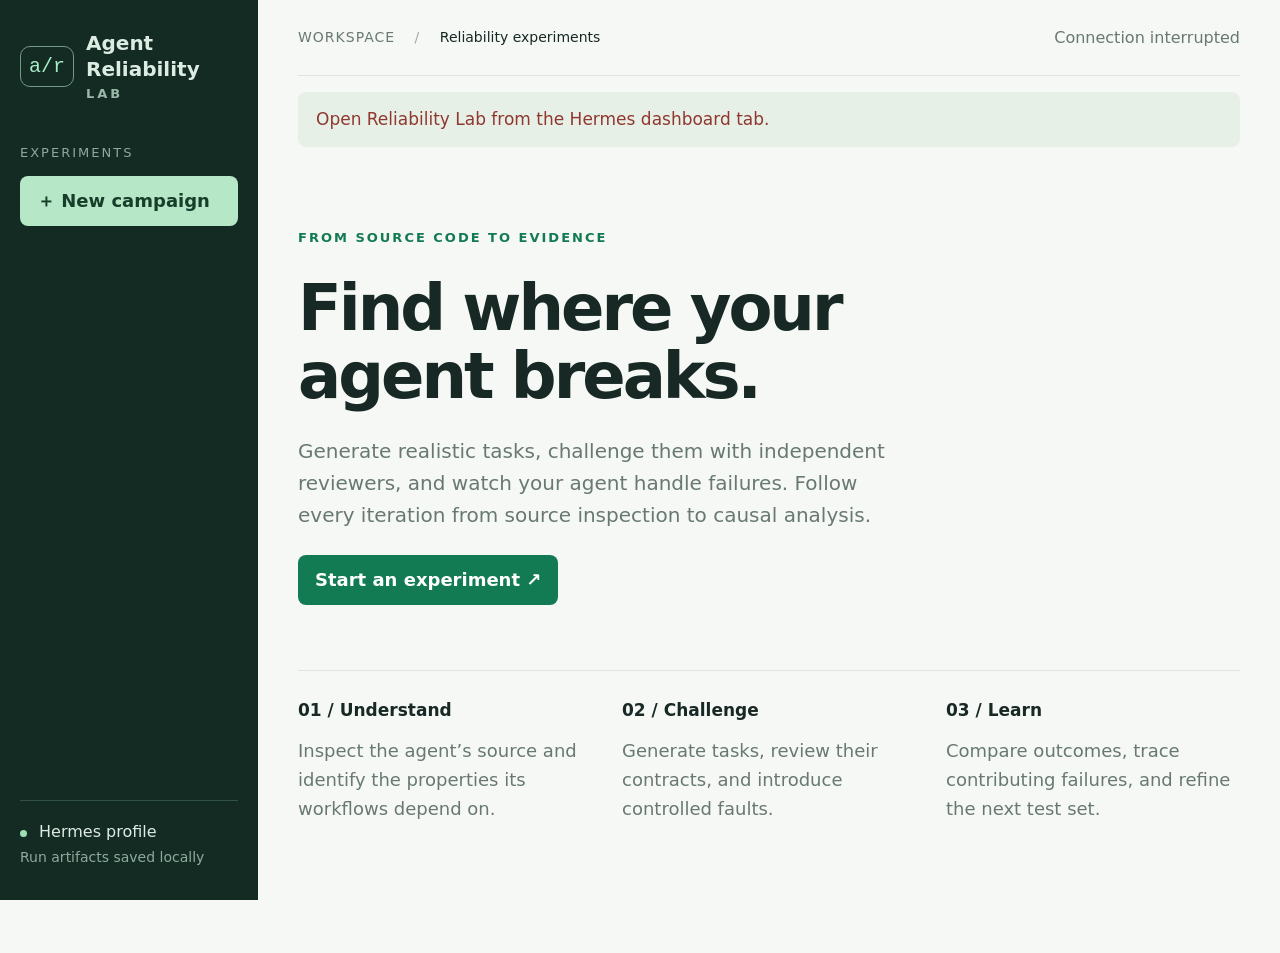
==== dashboard/workbench/index.html @ 559007d4 "Package reliability orchestration and dashboards as a Hermes plugin" ====
<!doctype html>
<html lang="en">
<head>
  <meta charset="utf-8">
  <meta name="viewport" content="width=device-width, initial-scale=1">
  <title>Hermes Reliability Lab</title>
  <link rel="stylesheet" href="style.css">
  <script src="app.js" defer></script>
</head>
<body>
  <aside class="sidebar">
    <a class="brand" href="index.html" aria-label="Hermes Reliability Lab home"><span class="brand-icon">a/r</span><span>Agent Reliability<span class="brand-sub">LAB</span></span></a>
    <div class="side-label">EXPERIMENTS</div>
    <button class="primary" id="new-campaign">＋ New campaign</button>
    <div id="campaign-list" class="campaign-list"></div>
    <div class="side-footer"><span class="live-dot"></span> Hermes profile<br><span>Run artifacts saved locally</span></div>
  </aside>
  <main>
    <header class="topbar"><span>WORKSPACE <span class="slash">/</span> <strong>Reliability experiments</strong></span><span id="connection" role="status">Connecting…</span></header>
    <div id="banner" role="status" hidden></div>
    <section id="job-panel" class="panel" hidden><div class="panel-heading"><h2>Recent launches</h2><span class="muted">Saved across browser sessions</span></div><div id="jobs"></div></section>
    <section id="welcome" class="welcome">
      <span class="eyebrow">FROM SOURCE CODE TO EVIDENCE</span>
      <h1>Find where your<br>agent breaks.</h1>
      <p>Generate realistic tasks, challenge them with independent reviewers, and watch your agent handle failures. Follow every iteration from source inspection to causal analysis.</p>
      <button class="primary" id="welcome-start">Start an experiment ↗</button>
      <div class="intro-grid"><article><b>01 / Understand</b><p>Inspect the agent’s source and identify the properties its workflows depend on.</p></article><article><b>02 / Challenge</b><p>Generate tasks, review their contracts, and introduce controlled faults.</p></article><article><b>03 / Learn</b><p>Compare outcomes, trace contributing failures, and refine the next test set.</p></article></div>
    </section>
    <section id="campaign" hidden>
      <div class="campaign-header"><div><span class="eyebrow" id="campaign-repository"></span><h1 id="campaign-title"></h1><p id="campaign-models"></p></div><button id="stop" class="secondary danger">Stop at next boundary</button></div>
      <div id="phase-strip" class="phase-strip"></div>
      <div id="stats" class="stats"></div>
      <div class="content-grid">
        <section class="panel activity-panel"><div class="panel-heading"><h2>Live activity</h2><span id="activity-status" class="badge"></span></div><p id="phase-description" class="muted"></p><div id="activity" class="activity"></div></section>
        <section class="panel"><div class="panel-heading"><h2>Iteration history</h2><span class="muted">Independent evaluator runs</span></div><div id="iterations"></div></section>
      </div>
      <section class="section"><div class="panel-heading"><h2>Scenario sources</h2><span id="dataset-status" class="badge"></span></div><div id="dataset-sources" class="test-grid"></div></section>
      <section class="section"><div class="panel-heading"><div><span class="eyebrow">THE ACTIVE TEST SET</span><h2>Generated scenarios</h2></div><span id="test-count" class="badge"></span></div><div id="test-grid" class="test-grid"></div></section>
      <section class="section"><div class="panel-heading"><h2>Review &amp; findings</h2><select id="round-select" aria-label="Round to inspect"></select></div><div id="reviews" class="review-grid"></div><div id="earlier-reviews"></div></section>
      <section class="section"><div class="panel-heading"><h2>Causal findings</h2><span id="findings-count" class="badge"></span></div><div id="analysis" class="analysis"></div></section>
      <footer id="evidence-path"></footer>
    </section>
  </main>
  <dialog id="setup"><form id="setup-form">
    <div class="dialog-heading"><div><span class="eyebrow">NEW EXPERIMENT</span><h2>Connect an agent</h2></div><button type="button" class="icon-button close-dialog" aria-label="Close">×</button></div>
    <p class="muted">Provide any agent’s repository or local source directory. The campaign inspects its code and selects relevant datasets before proposing tests.</p>
    <div class="form-row"><label>Runtime<select id="runtime"><option value="hermes">Hermes</option><option value="openhands">OpenHands</option><option value="deerflow">DeerFlow</option><option value="custom" selected>Custom agent</option></select></label><label>Revision <span class="optional">optional</span><input id="revision" placeholder="Default branch, or native image revision"></label></div>
    <label>Repository URL or local source directory<input id="source" required placeholder="https://github.com/NousResearch/hermes-agent.git"></label>
    <label>Saved tests<select id="prior"><option value="">Start a new test suite</option></select></label>
    <p id="credentials" class="hint"></p>
    <details><summary>Campaign budgets and scope</summary>
      <div class="form-row"><label>Execution rounds<input id="rounds" type="number" min="1" max="5" value="3"></label><label>Generations per round<input id="generations" type="number" min="1" max="3" value="3"></label></div>
      <div class="form-row"><label>Initial tests<input id="initial-tests" type="number" min="1" max="5" value="5"></label><label>Maximum active tests<input id="active-tests" type="number" min="1" max="12" value="12"></label></div>
      <label>Exploration scope<textarea id="scope" rows="3">Explore software and distributed-system properties using realistic workflows, meaningful controlled comparisons and varied dependency complexity.</textarea></label>
    </details>
    <label class="checkbox"><input type="checkbox" id="execute"> Execute generated tests after review using my configured target</label>
    <p id="execution-note" class="hint"></p>
    <p class="hint">Hermes and generated evaluator code execute on the host. OpenHands and DeerFlow task tools execute in pinned Docker containers. Custom adapters control their framework’s execution environment. Provider usage is billed to the configured account.</p>
    <div id="form-error" class="error" role="alert" hidden></div>
    <div class="dialog-actions"><button class="secondary close-dialog" type="button">Cancel</button><button class="primary" id="submit" type="submit">Launch campaign ↗</button></div>
  </form></dialog>
  <dialog id="test-dialog"><div class="dialog-heading"><h2 id="test-title"></h2><button class="icon-button close-dialog" aria-label="Close">×</button></div><div id="test-detail"></div></dialog>
</body>
</html>
---- dashboard/workbench/style.css ----
:root {
  color-scheme:light;
  --ink:#182925;
  --muted:#687972;
  --paper:#f6f8f5;
  --line:#dce5de;
  --green:#137b53;
  --light:#e8f4ed;
  --dark:#132b23;
  --red:#ab4039;
  --amber:#94621a;
}

* {
  box-sizing:border-box;
}

body {
  margin:0;
  background:var(--paper);
  color:var(--ink);
  font:18px/1.6 system-ui,-apple-system,BlinkMacSystemFont,"Segoe UI",sans-serif;
}

button,input,select,textarea {
  font:inherit;
}

button {
  cursor:pointer;
}

button:disabled {
  opacity:.55;
  cursor:wait;
}

button:focus-visible,a:focus-visible,input:focus-visible,select:focus-visible,summary:focus-visible {
  outline:3px solid #5fb78e;
  outline-offset:3px;
}

[hidden] {
  display:none!important;
}

.sidebar {
  width:258px;
  position:fixed;
  inset:0 auto 0 0;
  background:var(--dark);
  color:#dcece3;
  padding:30px 20px;
  display:flex;
  flex-direction:column;
}

.brand {
  display:flex;
  align-items:center;
  gap:12px;
  color:inherit;
  text-decoration:none;
  font-size:20px;
  font-weight:650;
  line-height:1.3;
}

.brand-icon {
  border:1px solid #749987;
  border-radius:10px;
  padding:8px;
  font:20px monospace;
  color:#a6edc6;
}

.brand-sub {
  display:block;
  font-size:13px;
  letter-spacing:3px;
  color:#9ab8a8;
  margin-top:4px;
}

.side-label {
  font-size:13px;
  letter-spacing:2px;
  color:#8eaa9c;
  margin:40px 0 12px;
}

.primary,.secondary {
  border:0;
  border-radius:8px;
  padding:11px 17px;
  font-weight:650;
}

.primary {
  background:var(--green);
  color:#fff;
}

.primary:hover {
  background:#0b6240;
}

.sidebar>.primary {
  background:#b6e7c7;
  color:#173e2a;
  text-align:left;
}

.secondary {
  background:white;
  border:1px solid var(--line);
  color:var(--ink);
}

.danger {
  color:var(--red);
}

.campaign-list {
  overflow:auto;
  margin:20px -8px 0;
  flex:1;
}

.campaign-item {
  display:block;
  width:100%;
  background:none;
  border:1px solid transparent;
  color:#c4d9cc;
  text-align:left;
  padding:12px;
  border-radius:8px;
  margin-bottom:5px;
}

.campaign-item:hover,.campaign-item.selected {
  background:#244638;
  border-color:#365b48;
}

.campaign-item b {
  display:block;
  text-transform:capitalize;
}

.campaign-item small {
  color:#9eb6a8;
  font-size:14px;
}

.side-footer {
  border-top:1px solid #315244;
  padding-top:18px;
  font-size:16px;
}

.side-footer>span:last-child {
  color:#8eaa9c;
  font-size:14px;
}

.live-dot {
  display:inline-block;
  width:7px;
  height:7px;
  border-radius:50%;
  background:#9bdfb5;
  margin-right:7px;
}

main {
  margin-left:258px;
  padding:0 40px 36px;
  max-width:1800px;
}

.topbar {
  height:76px;
  border-bottom:1px solid var(--line);
  display:flex;
  align-items:center;
  justify-content:space-between;
  color:var(--muted);
  font-size:14px;
  letter-spacing:1px;
}

.topbar strong {
  color:var(--ink);
  font-weight:500;
  letter-spacing:0;
}

.slash {
  margin:0 14px;
  color:#9dac9f;
}

#connection {
  letter-spacing:0;
  font-size:16px;
}

.eyebrow {
  font-size:13px;
  letter-spacing:2px;
  font-weight:700;
  color:var(--green);
}

h1,h2,h3,p {
  margin-top:0;
}

h1 {
  font-size:38px;
  line-height:1.15;
  letter-spacing:-1px;
  margin:10px 0;
}

h2 {
  font-size:24px;
  letter-spacing:-.3px;
  margin:0;
}

h3 {
  font-size:20px;
  margin-bottom:10px;
}

.muted {
  color:var(--muted);
}

.welcome {
  padding:75px 0;
  max-width:1000px;
}

.welcome h1 {
  font-size:64px;
  letter-spacing:-3px;
  line-height:1.06;
  margin:24px 0;
}

.welcome>p {
  font-size:20px;
  color:var(--muted);
  max-width:600px;
  margin:24px 0;
}

.intro-grid {
  display:grid;
  grid-template-columns:repeat(3,1fr);
  gap:30px;
  margin-top:65px;
  border-top:1px solid var(--line);
  padding-top:25px;
}

.intro-grid b {
  font-size:17px;
}

.intro-grid p {
  color:var(--muted);
  margin-top:12px;
}

.campaign-header {
  display:flex;
  align-items:center;
  justify-content:space-between;
  margin:34px 0 24px;
  gap:16px;
}

.campaign-header p {
  margin:8px 0 0;
  color:var(--muted);
  font-size:16px;
}

.phase-strip {
  display:grid;
  grid-template-columns:repeat(7,1fr);
  gap:0;
  border:1px solid var(--line);
  border-radius:10px;
  overflow:hidden;
  background:#fff;
  margin-bottom:20px;
}

.phase {
  padding:15px 12px;
  color:var(--muted);
  font-size:16px;
  border-right:1px solid var(--line);
}

.phase:last-child {
  border:0;
}

.phase.active {
  background:var(--light);
  color:var(--green);
  font-weight:700;
}

.phase span {
  display:block;
  font-size:13px;
  letter-spacing:1px;
  opacity:.7;
  margin-bottom:3px;
}

.stats {
  display:grid;
  grid-template-columns:repeat(4,1fr);
  gap:16px;
  margin-bottom:24px;
}

.stat {
  padding:18px 22px;
  background:#fff;
  border:1px solid var(--line);
  border-radius:10px;
}

.stat .label {
  font-size:14px;
  color:var(--muted);
}

.stat strong {
  display:block;
  font-size:34px;
  letter-spacing:-1px;
  margin:4px 0;
}

.stat small {
  font-size:14px;
  color:var(--muted);
}

.content-grid {
  display:grid;
  grid-template-columns:1fr 1.1fr;
  align-items:start;
  gap:20px;
}

.panel {
  background:#fff;
  border:1px solid var(--line);
  border-radius:12px;
  padding:22px;
}

.panel-heading {
  display:flex;
  align-items:center;
  justify-content:space-between;
  gap:12px;
  margin-bottom:18px;
}

.panel-heading>.muted {
  font-size:14px;
}

.badge {
  display:inline-block;
  padding:4px 9px;
  border-radius:5px;
  background:#eff3ef;
  color:var(--muted);
  font-size:13px;
  white-space:normal;
  overflow-wrap:anywhere;
}

.badge.good {
  background:#e2f2e7;
  color:#207044;
}

.badge.bad {
  background:#fae9e6;
  color:var(--red);
}

.badge.warn {
  background:#fbf0d9;
  color:var(--amber);
}

.activity {
  max-height:263px;
  overflow:auto;
}

.activity-event {
  display:flex;
  gap:10px;
  padding:10px 0;
  border-top:1px solid #eef2ee;
  font-size:16px;
}

.activity-event b {
  font-size:13px;
  color:var(--green);
  min-width:55px;
  text-transform:uppercase;
}

.activity-event span {
  overflow-wrap:anywhere;
}

.empty {
  color:var(--muted);
  padding:24px 0;
  font-size:17px;
}

.iteration {
  border-top:1px solid var(--line);
  padding:14px 0;
}

.iteration:first-child {
  border-top:0;
  padding-top:0;
}

.iteration-title {
  display:flex;
  justify-content:space-between;
  margin-bottom:9px;
}

.lane {
  display:flex;
  align-items:center;
  gap:8px;
  margin-top:7px;
  font-size:16px;
}

.lane>span:first-child {
  width:100px;
  color:var(--muted);
}

.track {
  height:5px;
  background:#edf2ed;
  border-radius:5px;
  flex:1;
  overflow:hidden;
}

.fill {
  background:#23845a;
  height:100%;
}

.section {
  margin-top:32px;
}

.section .eyebrow {
  display:block;
  margin-bottom:6px;
}

.test-grid {
  display:grid;
  grid-template-columns:repeat(auto-fit,minmax(320px,1fr));
  gap:16px;
}

.test-card {
  border:1px solid var(--line);
  background:#fff;
  border-radius:10px;
  padding:20px;
  text-align:left;
  color:var(--ink);
}

.test-card:hover {
  border-color:#8eb89f;
  box-shadow:0 4px 14px #193d2510;
}

.test-card h3 {
  margin-top:13px;
  line-height:1.4;
}

.test-card p {
  font-size:16px;
  color:var(--muted);
  display:-webkit-box;
  -webkit-line-clamp:3;
  -webkit-box-orient:vertical;
  overflow:hidden;
  margin:8px 0 16px;
}

.chips {
  display:flex;
  gap:6px;
  flex-wrap:wrap;
}

.chips span {
  font-size:13px;
  background:#f1f5f0;
  padding:3px 7px;
  border-radius:4px;
  color:#62766a;
}

.review-grid {
  display:grid;
  grid-template-columns:repeat(auto-fit,minmax(320px,1fr));
  gap:16px;
}

.review-card {
  border:1px solid var(--line);
  background:#fff;
  border-radius:10px;
  padding:18px;
}

.review-card h3 {
  text-transform:capitalize;
  font-size:17px;
}

.review-card ul {
  padding-left:17px;
  color:var(--muted);
  font-size:16px;
}

.analysis {
  margin-top:16px;
}

.findings-overview {
  font-size:20px;
  line-height:1.65;
  max-width:1000px;
  margin-bottom:24px;
}

.findings-grid {
  display:grid;
  grid-template-columns:repeat(auto-fit,minmax(min(100%,480px),1fr));
  align-items:start;
  gap:22px;
}

.finding-card {
  background:white;
  padding:26px;
  border:1px solid var(--line);
  border-radius:12px;
  min-width:0;
}

.finding-heading {
  display:flex;
  align-items:flex-start;
  gap:14px;
  margin-bottom:14px;
}

.finding-heading h3 {
  font-size:23px;
  line-height:1.35;
  margin:0;
}

.finding-number {
  font-size:16px;
  color:var(--green);
  padding-top:4px;
}

.finding-section {
  margin-top:20px;
}

.finding-card h4 {
  font-size:15px;
  color:var(--green);
  margin:0 0 5px;
  font-weight:650;
}

.finding-card p {
  font-size:17px;
  line-height:1.65;
  margin-bottom:0;
}

.finding-contributors {
  margin-top:20px;
  font-size:15px;
  color:var(--muted);
}

.finding-limits {
  background:#f7f4eb;
  border-radius:8px;
  padding:16px;
  margin-top:20px;
}

.finding-limits h4 {
  color:var(--amber);
}

.finding-limits ul {
  margin:8px 0 0;
  padding-left:20px;
  font-size:16px;
}

.finding-evidence {
  margin-top:22px;
  border-top:1px solid var(--line);
  padding-top:14px;
  font-size:15px;
}

.source-finding {
  margin:16px 0;
  overflow-wrap:anywhere;
}

.source-finding code,.source-finding small {
  display:block;
  margin-top:8px;
  font-size:13px;
  color:var(--muted);
}

.presentation-usage {
  margin-top:20px;
}

.decision,#earlier-reviews details {
  background:white;
  border:1px solid var(--line);
  border-radius:8px;
  padding:16px 20px;
  margin-top:16px;
}

.decision p {
  margin:14px 0 0;
}

footer {
  margin:28px 0 0;
  font:14px monospace;
  color:var(--muted);
  overflow-wrap:anywhere;
}

#banner {
  padding:14px 18px;
  background:#e7f0e7;
  border-radius:8px;
  margin-top:16px;
}

.error {
  background:#fceae7;
  color:#8f3830;
  border-radius:7px;
  padding:12px;
  margin-top:14px;
  font-size:17px;
  overflow-wrap:anywhere;
}

dialog {
  border:1px solid var(--line);
  border-radius:16px;
  padding:30px;
  width:min(740px,94vw);
  max-height:90vh;
  color:var(--ink);
  box-shadow:0 25px 100px #10291c40;
}

dialog::backdrop {
  background:#132b2370;
  backdrop-filter:blur(3px);
}

.dialog-heading {
  display:flex;
  justify-content:space-between;
  align-items:center;
  margin-bottom:16px;
}

.dialog-heading h2 {
  font-size:25px;
  margin-top:6px;
}

.icon-button {
  border:0;
  background:#edf2ed;
  width:32px;
  height:32px;
  border-radius:50%;
  font-size:22px;
  color:var(--muted);
}

label {
  display:flex;
  flex-direction:column;
  font-size:16px;
  font-weight:600;
  margin-bottom:16px;
  gap:6px;
}

input,select,textarea {
  border:1px solid #cfdcd3;
  background:#fff;
  border-radius:6px;
  padding:10px 11px;
  color:var(--ink);
  width:100%;
}

input:focus,select:focus,textarea:focus {
  border-color:var(--green);
}

.form-row {
  display:grid;
  grid-template-columns:1fr 1fr;
  gap:16px;
}

.hint {
  font-size:14px;
  color:var(--muted);
  font-weight:400;
}

.optional {
  font-size:13px;
  color:var(--muted);
  font-weight:400;
}

.model-summary {
  display:flex;
  align-items:center;
  gap:18px;
  padding:18px;
  background:var(--light);
  border-radius:8px;
  margin-bottom:12px;
}

.model-summary>div {
  flex:1;
}

.model-summary span {
  display:block;
  font-size:13px;
  letter-spacing:1px;
  color:var(--green);
}

.model-summary b {
  font-size:17px;
}

.model-arrow {
  font-size:22px!important;
}

details {
  border-top:1px solid var(--line);
  margin:16px 0;
  padding-top:12px;
}

summary {
  cursor:pointer;
  font-size:16px;
  font-weight:600;
  margin-bottom:14px;
}

.checkbox {
  display:flex;
  flex-direction:row;
  align-items:center;
  margin-top:18px;
}

.checkbox input {
  width:auto;
  accent-color:var(--green);
}

.dialog-actions {
  display:flex;
  justify-content:flex-end;
  gap:10px;
  margin-top:22px;
}

.turn {
  margin-top:22px;
  border-top:1px solid var(--line);
  padding-top:16px;
}

.request {
  white-space:pre-wrap;
  background:#f2f6f1;
  border-left:3px solid #6aa980;
  padding:14px;
  border-radius:0 6px 6px 0;
  font-size:17px;
}

.check-table {
  border-collapse:collapse;
  width:100%;
  font-size:14px;
  margin:12px 0;
}

.check-table th,.check-table td {
  text-align:left;
  padding:8px;
  border-bottom:1px solid var(--line);
  vertical-align:top;
  overflow-wrap:anywhere;
}

.check-table th {
  color:var(--muted);
}

pre {
  white-space:pre-wrap;
  overflow-wrap:anywhere;
  background:#f2f5f1;
  padding:14px;
  border-radius:6px;
  font-size:14px;
}

.loading {
  opacity:.6;
}

@media(max-width:1150px) {
  main {
    padding:0 24px 30px;
  }
  .sidebar {
    width:220px;
    padding:25px 16px;
  }
  main {
    margin-left:220px;
  }
  .test-grid {
    grid-template-columns:repeat(2,1fr);
  }
  .content-grid {
    grid-template-columns:1fr;
  }
  .phase {
    padding:12px 7px;
  }
  .stats {
    gap:10px;
    grid-template-columns:1fr 1fr;
  }
  .stat {
    padding:14px;
  }
}

@media(max-width:750px) {
  .sidebar {
    position:relative;
    width:auto;
    max-height:260px;
  }
  .brand {
    font-size:18px;
  }
  .side-label,.side-footer {
    display:none;
  }
  .sidebar>.primary {
    margin-top:15px;
  }
  .campaign-list {
    display:flex;
    margin-top:10px;
    min-height:65px;
  }
  .campaign-item {
    min-width:180px;
  }
  .sidebar {
    padding:18px;
  }
  .topbar {
    height:56px;
  }
  main {
    margin-left:0;
    padding:0 18px;
  }
  .welcome {
    padding:40px 0;
  }
  .welcome h1 {
    font-size:45px;
  }
  .intro-grid,.review-grid {
    grid-template-columns:1fr;
  }
  .intro-grid {
    gap:10px;
  }
  .campaign-header {
    align-items:flex-start;
    flex-direction:column;
  }
  .stats {
    grid-template-columns:1fr 1fr;
  }
  .phase-strip {
    grid-template-columns:repeat(3,1fr);
  }
  .test-grid {
    grid-template-columns:1fr;
  }
  .form-row {
    grid-template-columns:1fr;
    gap:0;
  }
  .topbar>span:first-child {
    font-size:13px;
  }
  .model-summary {
    gap:10px;
  }
  dialog {
    padding:20px;
  }
  .review-grid {
    gap:10px;
  }
}
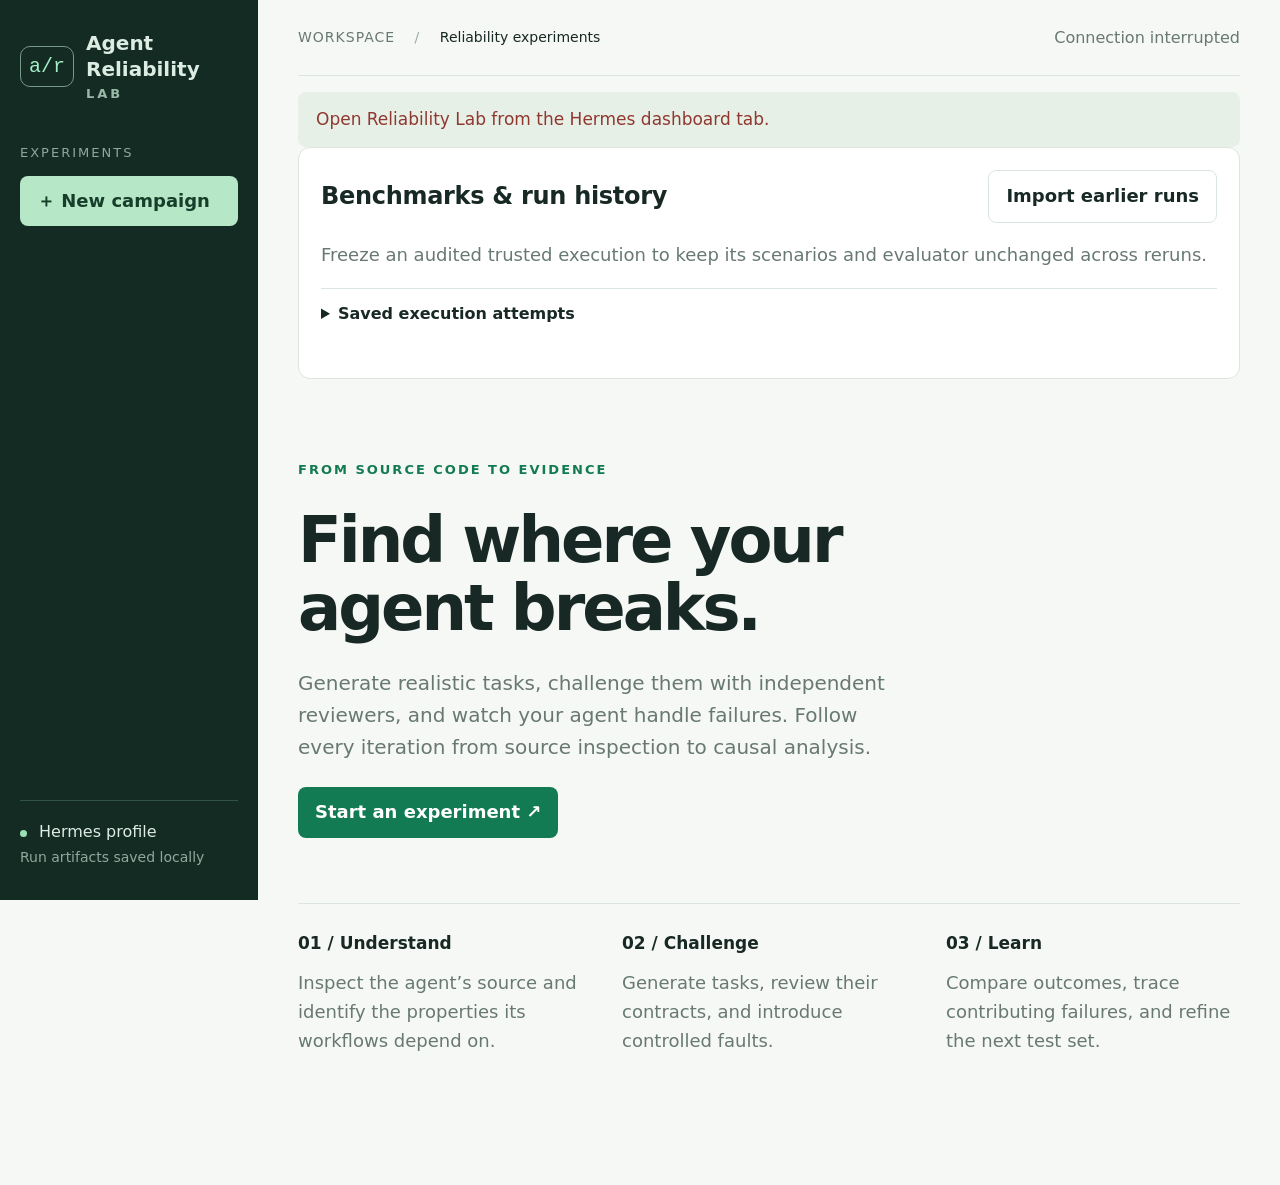
==== commit a5b9a83d: "Add frozen regression benchmarks, run history and Hermes memory handoff" ====
--- a/dashboard/workbench/index.html
+++ b/dashboard/workbench/index.html
@@ -19,6 +19,13 @@
     <header class="topbar"><span>WORKSPACE <span class="slash">/</span> <strong>Reliability experiments</strong></span><span id="connection" role="status">Connecting…</span></header>
     <div id="banner" role="status" hidden></div>
     <section id="job-panel" class="panel" hidden><div class="panel-heading"><h2>Recent launches</h2><span class="muted">Saved across browser sessions</span></div><div id="jobs"></div></section>
+    <section class="panel"><div class="panel-heading"><h2>Benchmarks &amp; run history</h2><button id="index-history" class="secondary">Import earlier runs</button></div>
+      <p class="muted">Freeze an audited trusted execution to keep its scenarios and evaluator unchanged across reruns.</p>
+      <div id="benchmarks"></div><details><summary>Saved execution attempts</summary><div id="run-history"></div>
+      <div class="form-row"><label>Baseline run<select id="compare-base"></select></label><label>Current run<select id="compare-current"></select></label></div>
+      <button id="compare-runs" class="secondary">Compare runs</button><div id="history-comparison"></div></details>
+      <details id="memory-note" hidden><summary>Remember this baseline in Hermes</summary><p>This prepares a reference; it has not written memory. Send this request to Hermes, which uses its native memory tool and reports whether the write was applied or staged.</p><pre id="memory-request" style="white-space:pre-wrap;overflow-wrap:anywhere"></pre></details>
+    </section>
     <section id="welcome" class="welcome">
       <span class="eyebrow">FROM SOURCE CODE TO EVIDENCE</span>
       <h1>Find where your<br>agent breaks.</h1>
@@ -30,6 +37,7 @@
       <div class="campaign-header"><div><span class="eyebrow" id="campaign-repository"></span><h1 id="campaign-title"></h1><p id="campaign-models"></p></div><button id="stop" class="secondary danger">Stop at next boundary</button></div>
       <div id="phase-strip" class="phase-strip"></div>
       <div id="stats" class="stats"></div>
+      <section class="panel"><div class="panel-heading"><h2>Regression benchmark</h2><button id="freeze-benchmark" class="secondary">Freeze selected round</button></div><div id="regression-result"></div></section>
       <div class="content-grid">
         <section class="panel activity-panel"><div class="panel-heading"><h2>Live activity</h2><span id="activity-status" class="badge"></span></div><p id="phase-description" class="muted"></p><div id="activity" class="activity"></div></section>
         <section class="panel"><div class="panel-heading"><h2>Iteration history</h2><span class="muted">Independent evaluator runs</span></div><div id="iterations"></div></section>
@@ -46,6 +54,8 @@
     <p class="muted">Provide any agent’s repository or local source directory. The campaign inspects its code and selects relevant datasets before proposing tests.</p>
     <div class="form-row"><label>Runtime<select id="runtime"><option value="hermes">Hermes</option><option value="openhands">OpenHands</option><option value="deerflow">DeerFlow</option><option value="custom" selected>Custom agent</option></select></label><label>Revision <span class="optional">optional</span><input id="revision" placeholder="Default branch, or native image revision"></label></div>
     <label>Repository URL or local source directory<input id="source" required placeholder="https://github.com/NousResearch/hermes-agent.git"></label>
+    <label>Mode<select id="mode"><option value="explore">Explore and refine tests</option><option value="regression">Run a frozen regression benchmark</option></select></label>
+    <div id="regression-selection" hidden><label>Frozen benchmark<select id="benchmark"></select></label><label>Baseline run<select id="baseline"></select></label><p class="hint">Runs the exact saved scenarios and evaluator. No generation or assertion edits. Changed model/runtime settings are reported as incomparable.</p></div>
     <label>Saved tests<select id="prior"><option value="">Start a new test suite</option></select></label>
     <p id="credentials" class="hint"></p>
     <details><summary>Campaign budgets and scope</summary>
